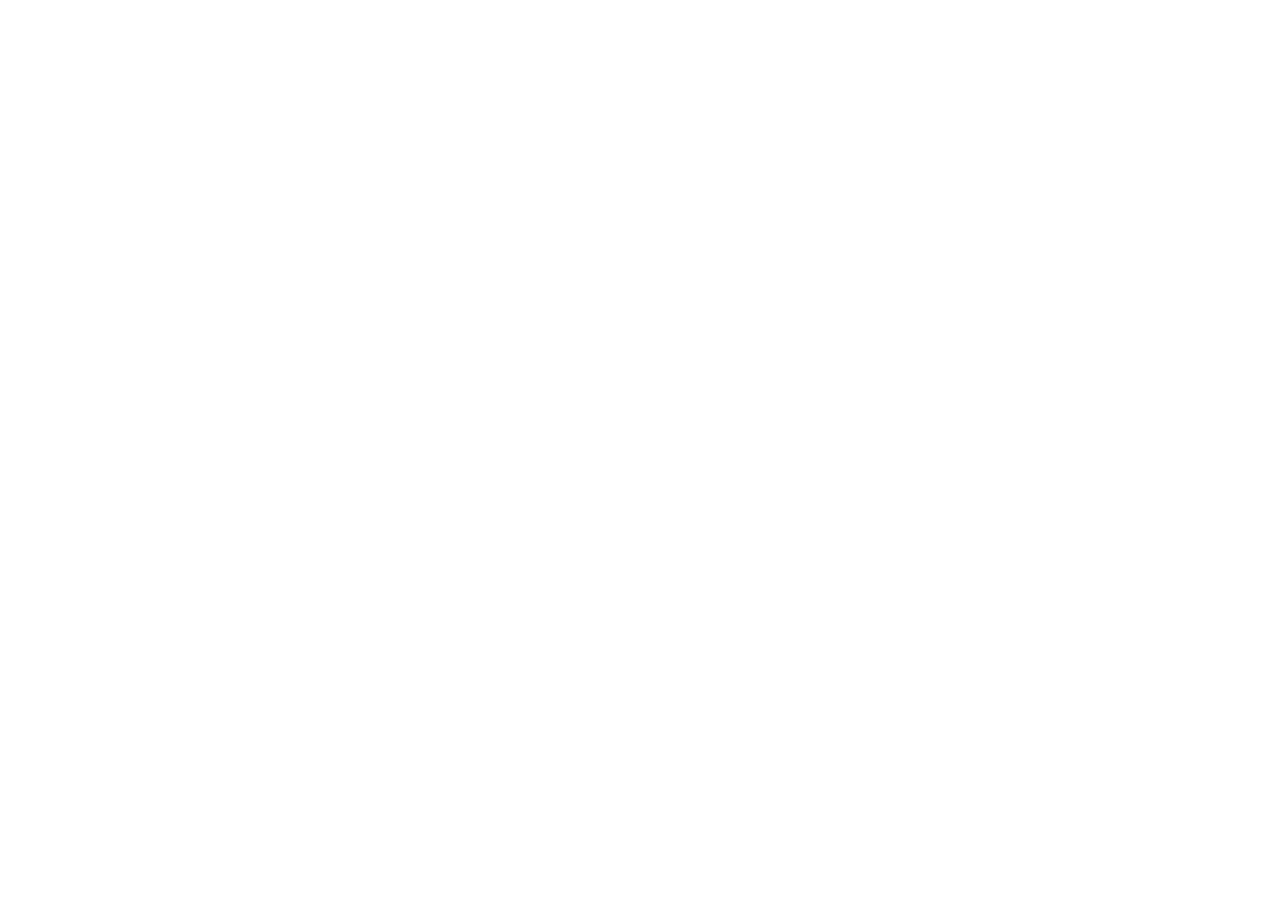
==== dizainas/index.html @ e6e3310b "Created files, checking git hub" ====
<!DOCTYPE html>
<html lang="en">
<head>
    <meta charset="UTF-8">
    <meta name="viewport" content="width=device-width, initial-scale=1.0">
    <title>Document</title>
    <link rel="stylesheet" href="CSS/style.css">
    <script src="JS/script.js"></script>
</head>
<body>
    
</body>
</html>
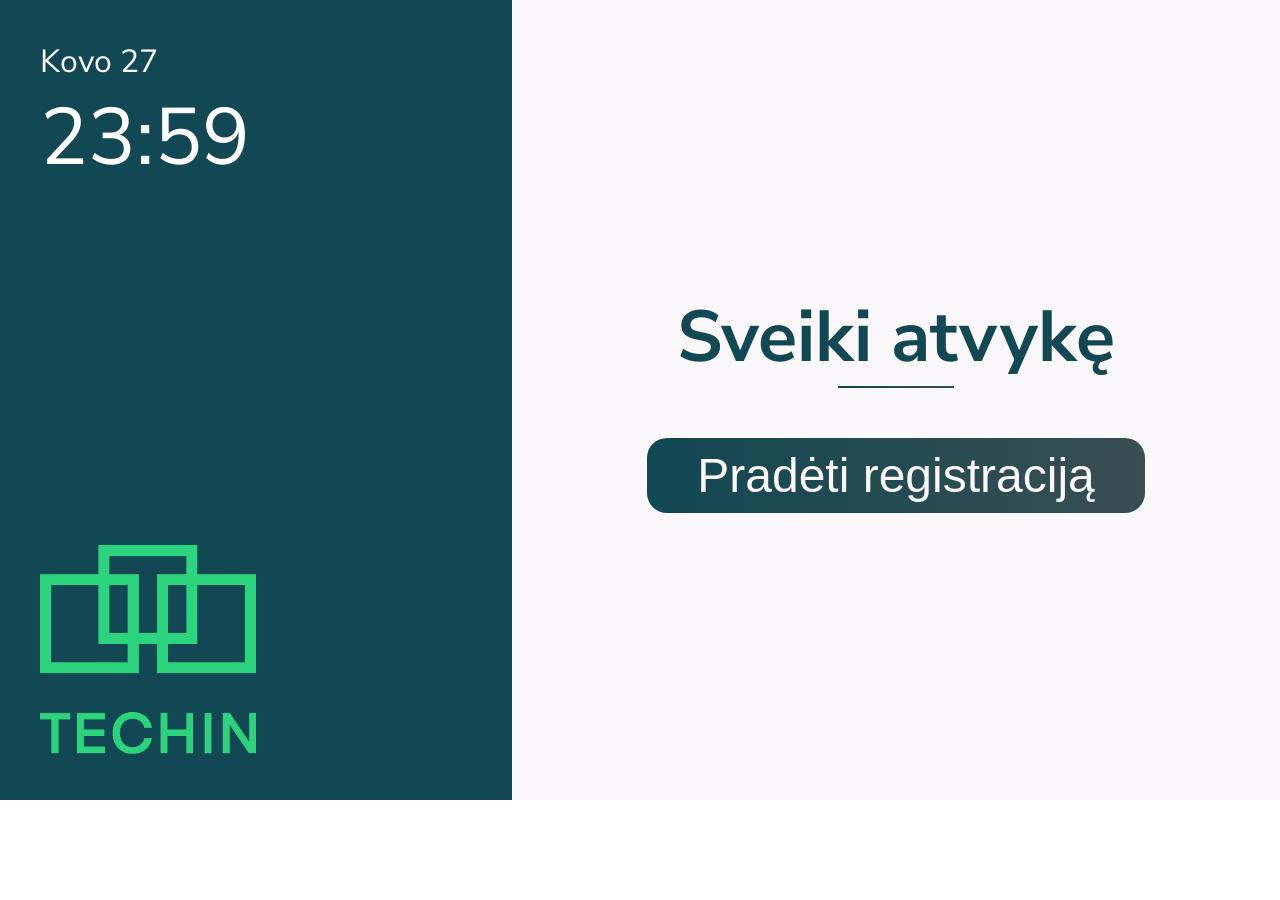
==== commit 0890dafc: "bandomasis dizainas" ====
--- a/dizainas/index.html
+++ b/dizainas/index.html
@@ -1,13 +1,90 @@
 <!DOCTYPE html>
-<html lang="en">
+<html lang="lt">
+
 <head>
     <meta charset="UTF-8">
     <meta name="viewport" content="width=device-width, initial-scale=1.0">
-    <title>Document</title>
+    <title>TECHIN - Lankytojo registracija</title>
     <link rel="stylesheet" href="CSS/style.css">
-    <script src="JS/script.js"></script>
+    <script src="JS/script.js" defer></script>
+    <!-- Google Fonts -->
+    <link rel="preconnect" href="https://fonts.googleapis.com">
+    <link rel="preconnect" href="https://fonts.gstatic.com" crossorigin>
+    <link href="https://fonts.googleapis.com/css2?family=Nunito+Sans:ital,opsz,wght@0,6..12,200..1000;1,6..12,200..1000&display=swap" rel="stylesheet">
 </head>
+
 <body>
-    
+    <div class="container">
+        <!-- Always Aside -->
+        <aside>
+            <div class="time-date">
+                <div class="date">Kovo 27</div>
+                <div class="time">23:59</div>
+            </div>
+            <div class="techin-logo"><img src="IMG/Techin_light.webp" alt="Techin Logo"></div>
+        </aside>
+        <!-- Main content changes based on screen -->
+        <main>
+            <!-- Welcome Screen -->
+            <div class="welcome">
+                <h1>Sveiki atvykę</h1>
+                <hr>
+                <button type="button" class="welcome-btn">Pradėti registraciją</button>
+            </div>
+            <!-- Registration Form -->
+            <div class="registration">
+                <h1>Lankytojo registracija</h1>
+                <form action="#">
+                    <label for="Name">Vardas</label>
+                    <input type="text" id="Name" name="Name">
+                    <label for="Surname">Pavardė</label>
+                    <input type="text" id="Surname" name="Surname">
+                    <label for="Goal">Apsilankymo tikslas</label>
+                    <select name="Goal" id="Goal">
+                        <option value="Tea">Arbatos isgert</option>
+                        <option value="consultation">Konsultacija</option>
+                        <option value="meeting">Susitikimas</option>
+                        <option value="other">Kita</option>
+                    </select>
+                    <textarea name="if_other" id="if_other" placeholder='Jei pasirinkote „Kita", čia įveskite priežastį:' maxlength="100"
+                        rows="4"></textarea>
+                    <label for="Person">Vizitas pas</label>
+                    <select name="Person" id="Person">
+                        <option value="dr Smith">Dr. Smith</option>
+                        <option value="dr Johnson">Dr. Johnson</option>
+                        <option value="dr Williams">Dr. Williams</option>
+                    </select>
+                    <button type="button">Tęsti</button>
+                    <button type="button">Atgal</button>
+                </form>
+            </div>
+            <!-- Directions -->
+            <!-- <div class="directions">
+                <h1>Kelio nurodymai</h1>
+                <button type="button">Baigti</button>
+            </div> -->
+            <!-- Confirmation -->
+            <div class="done">
+                <img src="IMG/check_light.svg" alt="Confirmation">
+                <h1>Registracija sėkminga!</h1>
+                <p>Darbuotojas informuotas apie Jūsų atvykimą</p>
+                <img src="IMG/mail_light.svg" alt="Mail Icon">
+                <button type="button">Baigti</button>
+            </div>
+        </main>
+        <div class="buttons">
+            <div class="languages">
+                <button class="lang-btn active" onclick="setLang('lt')">LT</button>
+                <button class="lang-btn" onclick="setLang('en')">EN</button>
+            </div>
+            <div class="theme">
+                <button class="theme-btn active" onclick="setTheme('dark')"><img src="IMG/dark_mode.svg"
+                        alt="dark mode"></button>
+                <button class="theme-btn" onclick="setTheme('light')"><img src="IMG/light_mode.svg"
+                        alt="light mode"></button>
+            </div>
+        </div>
+    </div>
 </body>
+
 </html>
--- a/dizainas/CSS/style.css
+++ b/dizainas/CSS/style.css
@@ -0,0 +1,114 @@
+/* universal */
+
+:root {
+    --primary-color: #114853;
+    --text-color: white;
+    --secondary-color: #FAF8FB;
+    --gradient: linear-gradient(to right, #114853 0%, #384e51 100%);
+}
+
+* {
+    box-sizing: border-box;
+    padding: 0;
+    margin: 0;
+}
+
+body>* {
+    font-family: "Nunito Sans", sans-serif;
+}
+
+.container {
+    display: grid;
+    grid-template-columns: 512px 768px;
+    grid-template-rows: 800px;
+    background-color: #114853;
+}
+
+main {
+    background-color: #FAF8FB;
+}
+
+button {
+    cursor: pointer;
+    transition: 0.1s;
+    border: none;
+}
+
+button:active {
+    transform: scale(1.2);
+}
+
+/* ignore */
+
+.buttons {
+    display: none;
+}
+
+.welcome {
+    display: block;
+}
+
+.registration {
+    display: none;
+}
+
+.done {
+    display: none;
+}
+
+/* Aside container */
+
+aside {
+    background-color: #114853;
+    grid-area: 1 / 1 / 3 / 2;
+    display: flex;
+    flex-direction: column;
+    justify-content: space-between;
+    padding: 40px;
+}
+
+aside img {
+    width: 50%;
+}
+
+.time {
+    color: white;
+    font-size: 5rem;
+}
+
+.date {
+    color: white;
+    font-size: 2rem;
+}
+
+/* welcome page */
+
+.welcome {
+    display: flex;
+    flex-direction: column;
+    align-items: center;
+    justify-content: center;
+    height: 100%;
+}
+
+.welcome h1 {
+    font-size: 4.5rem;
+    color: var(--primary-color);
+}
+
+hr {
+    width: 15%;
+    height: 2px;
+    background: var(--gradient);
+    border: none;
+}
+
+.welcome-btn {
+    background: var(--gradient);
+    border: none;
+    color: var(--secondary-color);
+    margin-top: 50px;
+    font-size: 3rem;
+    padding: 10px 50px;
+    border-radius: 20px;
+}
